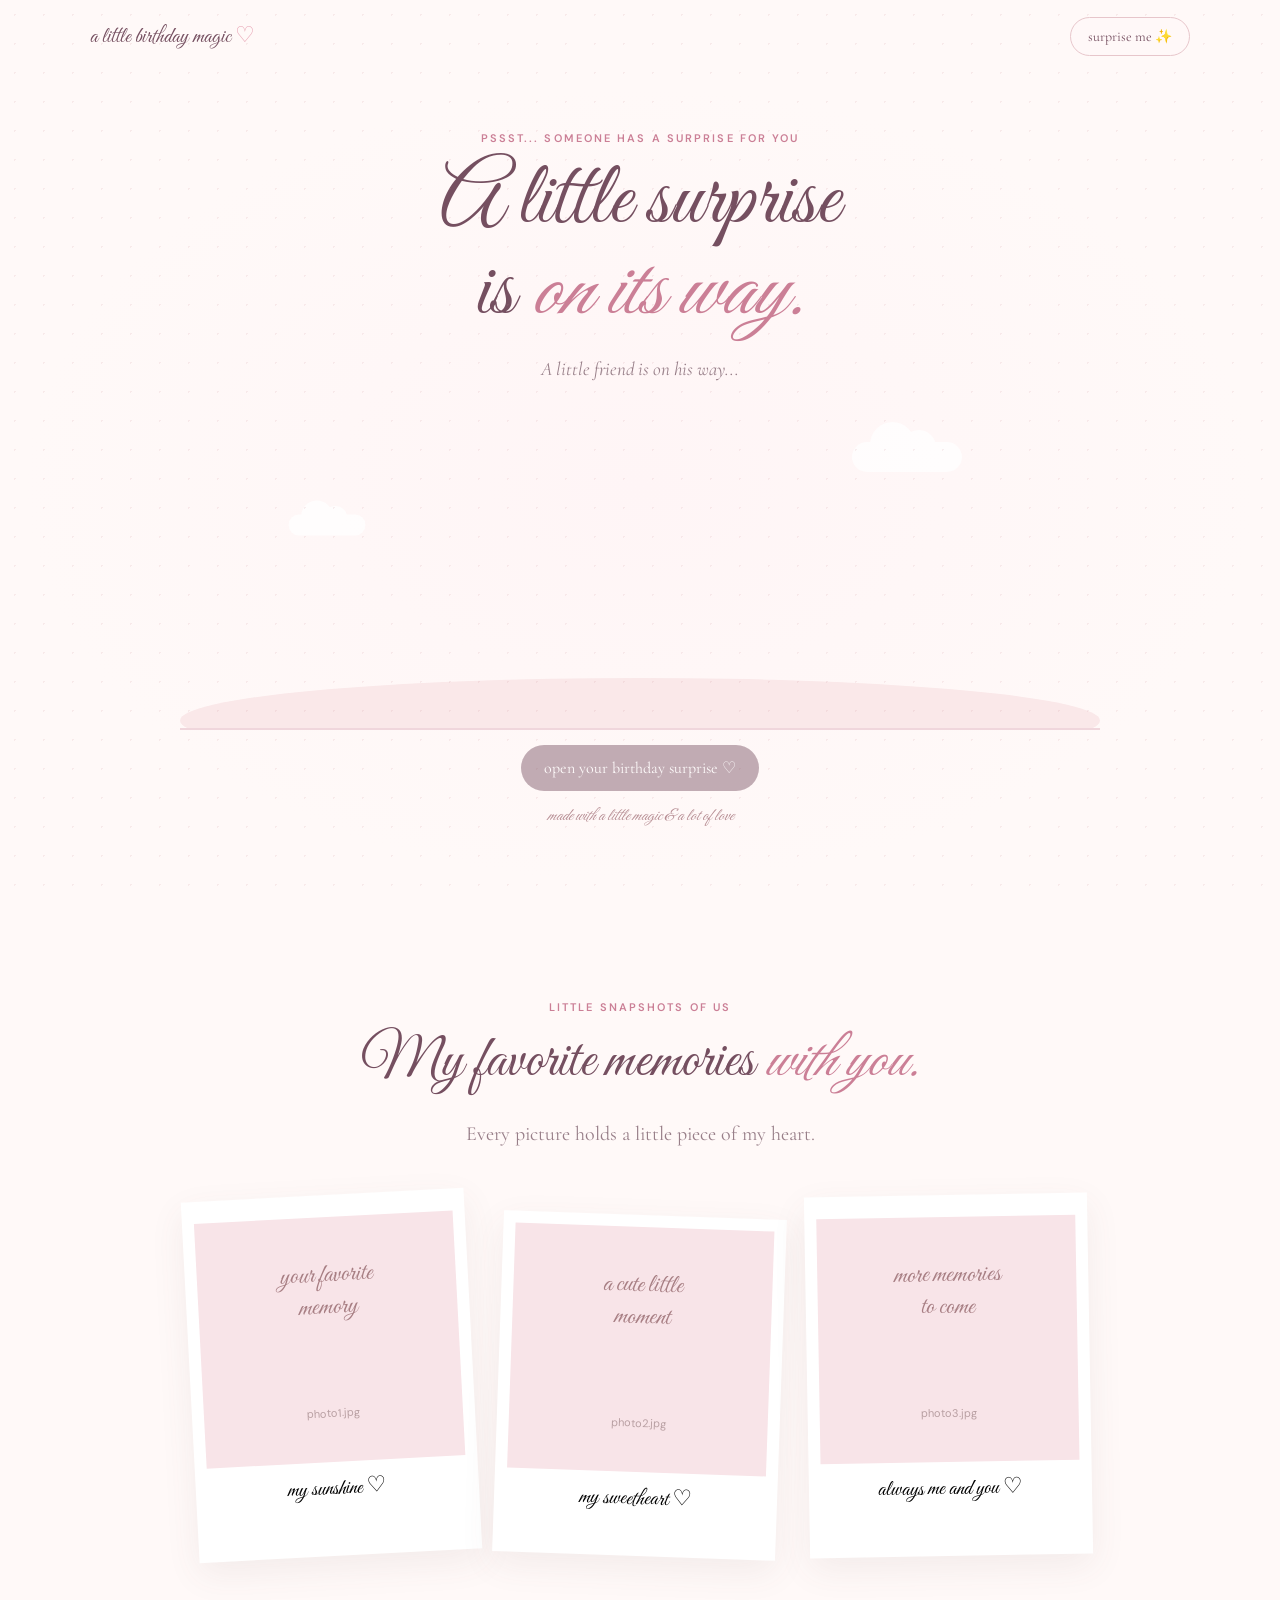
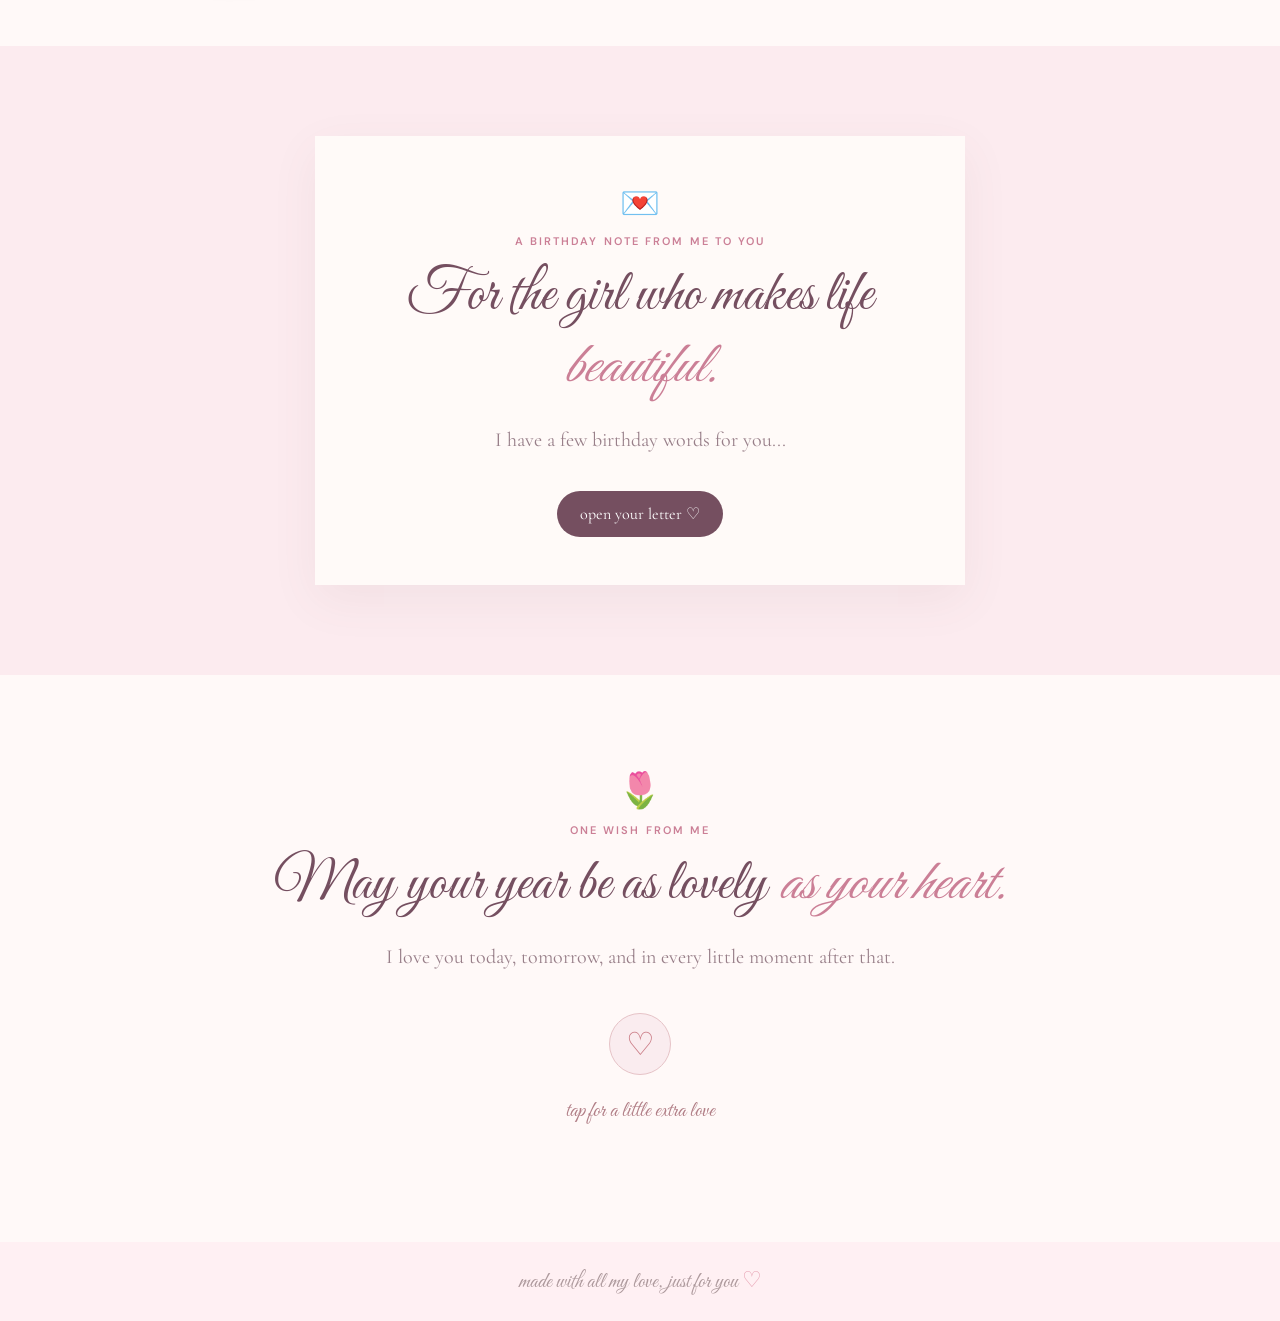
==== index.html @ 1e8f7e08 "Rename bday.html to index.html" ====
<!DOCTYPE html>
<html lang="en">
<head>
<meta charset="UTF-8"><meta name="viewport" content="width=device-width, initial-scale=1, viewport-fit=cover">
<meta name="theme-color" content="#fff1f0">
<title>Happy Birthday, Pretty Girl! 🌷</title>
<link rel="preconnect" href="https://fonts.googleapis.com">
<link rel="preconnect" href="https://fonts.gstatic.com" crossorigin>
<link href="https://fonts.googleapis.com/css2?family=DM+Sans:wght@400;500;600;700&family=Great+Vibes&family=Cormorant+Garamond:ital,wght@0,400;0,500;0,600;1,500&display=swap" rel="stylesheet">
<link rel="stylesheet" href="styles.css">
</head>
<body>
<div class="sparkle-bg" aria-hidden="true"></div>
<header><a class="logo" href="#home">a little birthday magic <span>♡</span></a><button id="surprise" class="outline-btn">surprise me ✨</button></header>

<main>
<section class="intro-scene" id="home" aria-label="A little birthday surprise">
 <div class="scene-copy"><p class="eyebrow">pssst... someone has a surprise for you</p><h1>A little surprise<br>is <em>on its way.</em></h1><p class="scene-hint" id="sceneHint" aria-live="polite">Someone is coming...</p></div>
 <div class="stage"><div class="cloud cloud-one"></div><div class="cloud cloud-two"></div><div class="path"></div>
  <div class="boy" id="boy" aria-label="A little boy walking in">
   <svg class="boy-art" viewBox="0 0 150 260" role="img" aria-label="A little boy in a soft, hand-painted storybook anime style">
    <defs>
     <linearGradient id="skin" x1="0" y1="0" x2="1" y2="1"><stop stop-color="#ffe6d1"/><stop offset=".62" stop-color="#f2c5a6"/><stop offset="1" stop-color="#d99e83"/></linearGradient>
     <linearGradient id="hair" x1="0" y1="0" x2="1" y2="1"><stop stop-color="#72504a"/><stop offset=".55" stop-color="#49343a"/><stop offset="1" stop-color="#30272f"/></linearGradient>
     <linearGradient id="shirt" x1="0" y1="0" x2="1" y2="0"><stop stop-color="#7f9a83"/><stop offset=".48" stop-color="#c2d0b5"/><stop offset="1" stop-color="#718b78"/></linearGradient>
     <linearGradient id="shorts" x1="0" y1="0" x2="1" y2="0"><stop stop-color="#5c596d"/><stop offset=".5" stop-color="#858095"/><stop offset="1" stop-color="#514e64"/></linearGradient>
     <linearGradient id="shoe" x1="0" y1="0" x2="0" y2="1"><stop stop-color="#fff8ee"/><stop offset="1" stop-color="#dfc6bc"/></linearGradient>
     <filter id="softShadow" x="-30%" y="-30%" width="160%" height="170%"><feGaussianBlur stdDeviation="2.4"/></filter>
    </defs>
    <ellipse cx="76" cy="249" rx="36" ry="5" fill="#76535b" opacity=".16" filter="url(#softShadow)"/>
    <g class="boy-legs">
     <g class="boy-leg leg-back"><path d="M57 174 Q66 178 75 174 L72 216 Q70 229 62 232 L53 225 L54 199Z" fill="url(#shorts)"/><path d="M55 222 Q64 225 72 222 L73 237 Q67 244 51 240 L47 234Z" fill="url(#skin)"/><path d="M48 235 Q61 231 75 238 Q82 244 76 250 Q59 255 44 247 Q40 241 48 235Z" fill="url(#shoe)" stroke="#c9aaa2" stroke-width="1.2"/><path d="M49 242 Q62 245 75 242" fill="none" stroke="#c79ca0" stroke-width="1.4"/>
     </g>
     <g class="boy-leg leg-front"><path d="M76 174 Q86 175 94 171 L101 212 Q105 225 96 231 L84 226 L78 199Z" fill="url(#shorts)"/><path d="M84 222 Q94 225 101 220 L107 236 Q103 245 87 243 L80 235Z" fill="url(#skin)"/><path d="M84 237 Q98 232 110 240 Q116 246 108 251 Q92 255 79 247 Q77 241 84 237Z" fill="url(#shoe)" stroke="#c9aaa2" stroke-width="1.2"/><path d="M85 244 Q98 247 110 244" fill="none" stroke="#c79ca0" stroke-width="1.4"/>
     </g>
    </g>
    <g class="boy-torso">
     <path d="M49 111 Q75 101 101 112 L108 178 Q77 190 43 178Z" fill="url(#shorts)"/>
     <path d="M48 91 Q75 79 102 92 Q111 111 107 158 Q77 169 43 158 Q39 119 48 91Z" fill="url(#shirt)" stroke="#718b78" stroke-width="1.5"/>
     <path d="M61 91 L75 108 L89 91 L84 119 L67 119Z" fill="#fff3e8"/><path d="M75 117 L75 158" stroke="#6e8a75" stroke-width="1.4" opacity=".6"/>
     <circle cx="75" cy="132" r="2" fill="#f7e8d9"/><circle cx="75" cy="145" r="2" fill="#f7e8d9"/>
     <path d="M47 157 Q75 165 104 157" stroke="#d9dfcb" stroke-width="2" fill="none" opacity=".65"/>
    </g>
    <g class="boy-arm arm-left"><path d="M49 100 Q38 106 34 125 L26 151 Q25 159 33 160 L43 142 L60 116Z" fill="url(#skin)"/><path d="M27 151 Q20 158 27 166 Q35 169 38 159Z" fill="url(#skin)"/><path d="M33 160 Q35 163 34 166" stroke="#c88f7b" fill="none" stroke-width="1"/></g>
    <g class="boy-arm arm-right"><path d="M101 100 Q113 106 117 125 L125 151 Q126 159 118 160 L108 142 L90 116Z" fill="url(#skin)"/><path d="M124 151 Q131 158 124 166 Q116 169 113 159Z" fill="url(#skin)"/><path d="M118 160 Q116 163 117 166" stroke="#c88f7b" fill="none" stroke-width="1"/></g>
    <g class="boy-head">
     <path d="M48 42 Q49 16 76 15 Q105 15 105 48 L101 81 Q94 103 76 104 Q54 101 47 80Z" fill="url(#skin)" stroke="#d49d83" stroke-width="1.3"/>
     <path d="M45 54 Q33 25 57 12 Q78 -1 101 13 Q119 25 109 55 Q103 44 95 35 Q83 45 67 42 Q55 40 45 54Z" fill="url(#hair)"/>
     <path d="M44 45 Q42 23 60 12 Q70 7 80 12 Q64 15 61 31 Q54 38 44 45Z" fill="#8a655b" opacity=".8"/>
     <path d="M61 20 Q72 8 87 17 Q94 22 96 33 Q83 28 74 37 Q63 43 51 40 Q53 28 61 20Z" fill="#594047"/>
     <path d="M47 49 Q37 38 42 28 Q31 43 40 58Z" fill="#49343a"/><path d="M104 45 Q116 34 110 24 Q122 42 111 59Z" fill="#49343a"/>
     <path d="M55 59 Q62 54 68 59" stroke="#513b3c" stroke-width="2.4" stroke-linecap="round" fill="none"/><path d="M84 59 Q91 54 97 59" stroke="#513b3c" stroke-width="2.4" stroke-linecap="round" fill="none"/>
     <ellipse cx="63" cy="65" rx="3.3" ry="5.1" fill="#44353a"/><ellipse cx="90" cy="65" rx="3.3" ry="5.1" fill="#44353a"/><circle cx="64" cy="63" r="1.2" fill="#fff"/><circle cx="91" cy="63" r="1.2" fill="#fff"/>
     <ellipse cx="53" cy="76" rx="7" ry="4" fill="#e99b9b" opacity=".45"/><ellipse cx="100" cy="76" rx="7" ry="4" fill="#e99b9b" opacity=".45"/>
     <path d="M73 77 Q77 81 80 77" stroke="#c98c7c" stroke-width="1.5" fill="none" stroke-linecap="round"/><path d="M69 87 Q77 94 85 87" stroke="#a85e68" stroke-width="2" fill="none" stroke-linecap="round"/>
     <path d="M50 35 Q55 18 72 15" stroke="#b18a79" stroke-width="2" opacity=".35" fill="none"/>
    </g>
   </svg></div>
  <div class="speech" id="speech" aria-live="polite">Wait... I just remembered something! 💭</div>
  <div class="balloon-set" id="balloons"><div class="love-balloon b1"><span>Happy</span></div><div class="love-balloon b2"><span>Birthday</span></div><div class="love-balloon b3"><span>My</span></div><div class="love-balloon b4"><span>Love</span></div><div class="balloon-string"></div></div>
 </div><div class="scene-actions"><button id="continueBtn" class="button" disabled>open your birthday surprise ♡</button><p class="tiny-note">made with a little magic & a lot of love</p></div>
</section>
<section class="birthday section" id="birthday">
  <p class="eyebrow">make a wish, birthday girl</p>
  <h2>A tiny cake for <em>my favorite person.</em></h2>
  <p class="sub">Tap the candle to blow it out and make a wish! 🎂</p>
  <div class="cake-area">
    <div class="flame" id="flame"></div>
    <button class="candle" id="blow" aria-label="Blow out the candle"><span></span></button>
    <div class="cake-top"></div><div class="cake"><div class="icing"></div><div class="sprinkles">✦　·　✧　·　✦</div></div>
    <div class="cake-plate"></div>
  </div>
  <p id="wish" class="wish">Make a wish, then tap the candle ♡</p><p class="cake-note">I wish I could give you a real cake and a thousand tulips.</p>
</section>

<section class="section memories" id="memories">
  <p class="eyebrow">little snapshots of us</p><h2>My favorite memories <em>with you.</em></h2>
  <p class="sub">Every picture holds a little piece of my heart.</p>
  <div class="photos">
    <button class="photo"><img src="photos/Messenger_creation_5BFA29CC-05BC-4868-A96C-93FF98F4C7AF.jpeg" alt="Our memory one" onerror="this.style.display='none';this.nextElementSibling.style.display='grid'"><span class="placeholder">your favorite<br>memory<small>photo1.jpg</small></span><b>my sunshine ♡</b></button>
    <button class="photo"><img src="photos/Messenger_creation_DC1D1B0E-7622-4C80-9A41-15BD1516081C.jpeg" alt="Our memory two" onerror="this.style.display='none';this.nextElementSibling.style.display='grid'"><span class="placeholder">a cute little<br>moment<small>photo2.jpg</small></span><b>my sweetheart ♡</b></button>
    <button class="photo"><img src="photos/Messenger_creation_B42B1642-7395-40F8-9780-0FD721FDDE90.jpeg" alt="Our memory three" onerror="this.style.display='none';this.nextElementSibling.style.display='grid'"><span class="placeholder">more memories<br>to come<small>photo3.jpg</small></span><b>always me and you ♡</b></button>
  </div>
  
</section>

<section class="letter-section section" id="letter-section">
  <div class="letter-card">
    <div class="seal">💌</div><p class="eyebrow">a birthday note from me to you</p>
    <h2>For the girl who makes life <em>beautiful.</em></h2>
    <p class="sub">I have a few birthday words for you...</p>
    <button class="button" id="openLetter">open your letter ♡</button>
    <article id="letter" class="letter" aria-hidden="true">
      <p>My sweetest girl,</p>
      <p>Happy Birthday, my love! I hope today brings you as much happiness as you bring into my life. You deserve the softest mornings, the biggest laughs, beautiful surprises, and every little thing your heart wishes for.</p>
      <p>Thank you for being you—for being the reason of my smile, for being "RASMI OF MY LIFE AND SHINE ON ME " ,for being the part of my memory and for making even ordinary days feel special. I am so lucky to have you in my life, and I hope I get to celebrate countless birthdays by your side.</p>
      <p>Keep shining, keep smiling, and never forget how incredibly loved you are. If I could give you the whole world, I would—but for now, here's a tiny webpage full of my love. ♡</p>
      <p class="sign">Forever your love,<br><em> Kalu ♡</em></p>
    </article>
  </div>
</section>

<section class="final section">
  <div class="flower-icon">🌷</div><p class="eyebrow">one wish from me</p>
  <h2>May your year be as lovely <em>as your heart.</em></h2>
  <p class="sub">I love you today, tomorrow, and in every little moment after that.</p>
  <button id="heart" class="heart">♡</button><p id="heartText" class="heart-text">tap for a little extra love</p>
</section>
</main>
<footer>made with all my love, just for you <span>♡</span></footer>
<div id="toast" class="toast"></div>
<script src="script.js"></script>
</body></html>
---- styles.css ----
*{box-sizing:border-box}:root{--cream:#fff9f8;--blush:#fff0f3;--pink:#e6a0b1;--rose:#cb7f96;--deep:#754f60;--muted:#987f89}html{scroll-behavior:smooth}body{margin:0;background:var(--cream);color:var(--deep);font-family:'Cormorant Garamond',serif}.sparkle-bg{position:fixed;inset:0;pointer-events:none;opacity:.12;z-index:5;background-image:radial-gradient(#c9828e 1px,transparent 1px);background-size:29px 29px}header{height:72px;padding:0 7vw;display:flex;align-items:center;justify-content:space-between;position:relative;z-index:6}.logo{font:22px 'Great Vibes',cursive;color:var(--deep);text-decoration:none}.logo span,footer span{color:var(--pink)}button{font-family:inherit}.outline-btn{border:1px solid #e7c6cb;background:#fff8f8;border-radius:30px;padding:10px 17px;color:var(--deep);cursor:pointer;font:14px 'Cormorant Garamond',serif}
.intro-scene{min-height:650px;padding:48px 7vw 55px;text-align:center;position:relative;overflow:hidden;background:radial-gradient(ellipse at 50% 50%,#fff5f6 0,#fff9f8 68%)}.eyebrow{font:11px 'DM Sans',sans-serif;text-transform:uppercase;letter-spacing:2.1px;font-weight:600;color:var(--rose)}h1,h2{font-family:'Great Vibes',cursive;font-weight:400}h1{font-size:clamp(58px,7vw,88px);line-height:1.03;margin:12px 0;color:var(--deep)}h1 em,h2 em{color:var(--rose);font-weight:400}.scene-hint{font:italic 19px 'Cormorant Garamond',serif;color:var(--muted);min-height:24px}.stage{height:330px;max-width:920px;margin:0 auto;position:relative;border-bottom:2px solid #f0d6dc;overflow:hidden}.path{position:absolute;bottom:-35px;left:0;right:0;height:85px;border-radius:50%;background:#fae8e9}.cloud{position:absolute;width:110px;height:30px;background:#fff;border-radius:30px;opacity:.75}.cloud:before,.cloud:after{content:'';position:absolute;background:#fff;border-radius:50%}.cloud:before{width:45px;height:45px;left:18px;top:-20px}.cloud:after{width:34px;height:34px;left:50px;top:-12px}.cloud-one{top:42px;right:15%}.cloud-two{top:110px;left:10%;transform:scale(.7)}
.boy{position:absolute;z-index:3;bottom:33px;left:-130px;width:90px;height:190px;animation:walkIn 4.2s cubic-bezier(.2,.65,.25,1) 1s forwards}@keyframes walkIn{0%{left:-130px}55%{left:42%;transform:rotate(2deg)}68%{left:42%;transform:rotate(-4deg)}78%{left:42%;transform:rotate(3deg)}100%{left:42%;transform:rotate(0)}}.head{position:absolute;z-index:4;top:0;left:19px;width:57px;height:60px;border-radius:46% 48% 45% 45%;background:#f2c6a8;border:1px solid #dcae99}.hair{position:absolute;top:-7px;left:0;width:58px;height:30px;background:#59434a;border-radius:55% 55% 25% 20%;transform:rotate(-4deg)}.hair:after{content:'';position:absolute;right:4px;top:12px;width:18px;height:20px;background:#59434a;border-radius:50%}.eye{position:absolute;top:30px;width:4px;height:6px;background:#513c42;border-radius:50%}.eye-left{left:17px}.eye-right{right:16px}.cheek{position:absolute;top:38px;width:10px;height:6px;border-radius:50%;background:#e99da5}.cheek-left{left:7px}.cheek-right{right:7px}.smile{position:absolute;left:24px;top:40px;width:10px;height:5px;border-bottom:1.5px solid #985f69;border-radius:0 0 10px 10px}.body{position:absolute;top:57px;left:17px;width:61px;height:76px;background:#a9b8a4;border-radius:17px 17px 10px 10px;border:1px solid #91a18d}.collar{position:absolute;left:22px;top:0;width:17px;height:14px;background:#fff0e8;clip-path:polygon(0 0,100% 0,50% 100%)}.arm{position:absolute;top:67px;width:15px;height:57px;background:#f0c1a6;border-radius:12px;transform-origin:top center}.arm-left{left:8px;transform:rotate(18deg);animation:arms .45s infinite alternate}.arm-right{right:0;transform:rotate(-20deg);animation:arms .45s infinite alternate-reverse}.leg{position:absolute;top:125px;width:17px;height:55px;background:#6d6579;border-radius:8px;transform-origin:top center}.leg:after{content:'';position:absolute;bottom:-3px;left:-4px;width:25px;height:11px;background:#f4d6d2;border-radius:12px}.leg-left{left:27px;animation:legs .4s infinite alternate}.leg-right{left:49px;animation:legs .4s infinite alternate-reverse}@keyframes legs{to{transform:rotate(23deg)}}@keyframes arms{to{transform:rotate(-25deg)}}
.speech{position:absolute;z-index:4;left:54%;top:55px;max-width:260px;padding:15px 21px;background:white;border:1px solid #f0d1d9;border-radius:22px 22px 22px 4px;box-shadow:0 8px 22px #956a7612;font:italic 21px 'Cormorant Garamond',serif;opacity:0;transform:translateY(12px) scale(.9);transition:.7s}.speech.show{opacity:1;transform:translateY(0) scale(1)}.speech:after{content:'';position:absolute;left:20px;bottom:-10px;border-width:10px 10px 0 0;border-style:solid;border-color:white transparent transparent transparent}.balloon-set{position:absolute;z-index:5;right:4%;top:75px;width:340px;height:220px;opacity:0;transform:translateY(25px) scale(.8);transition:1s}.balloon-set.show{opacity:1;transform:translateY(0) scale(1)}.love-balloon{position:absolute;width:85px;height:100px;border-radius:48% 48% 45% 45%;display:grid;place-items:center;color:#fff;font:19px 'Great Vibes',cursive;box-shadow:inset -9px -8px 0 #0000000b,inset 8px 7px 0 #ffffff55;animation:bob 2.8s ease-in-out infinite}.love-balloon:after{content:'';position:absolute;bottom:-8px;left:38px;border-left:6px solid transparent;border-right:6px solid transparent;border-top:10px solid currentColor;filter:brightness(.92)}.love-balloon span{position:relative;z-index:1;text-shadow:0 1px 2px #754f6033}.b1{left:8px;top:48px;background:#e99eae;transform:rotate(-8deg)}.b2{left:95px;top:0;background:#d889a0;animation-delay:.3s}.b3{left:183px;top:48px;background:#f0b8c5;animation-delay:.6s}.b4{left:270px;top:0;background:#cf829b;animation-delay:.9s}.balloon-string{position:absolute;top:100px;left:30px;width:280px;height:120px;border-bottom:1px solid #d7a6b1;border-radius:0 0 50% 50%;pointer-events:none}@keyframes bob{50%{margin-top:-9px}}.scene-actions{position:relative;z-index:5}.button{display:inline-block;margin-top:15px;padding:13px 23px;border:0;border-radius:30px;background:var(--deep);color:white;text-decoration:none;font:16px 'Cormorant Garamond',serif;cursor:pointer;transition:.2s}.button:hover{transform:translateY(-3px);background:#936d7b}.button:disabled{opacity:.45;cursor:wait;transform:none}.tiny-note{font:italic 17px 'Great Vibes',cursive;color:#b58b91;margin-top:15px}
.birthday{background:#fff0f3;display:none;animation:rise .8s ease}.birthday.revealed{display:block}@keyframes rise{from{opacity:0;transform:translateY(22px)}to{opacity:1;transform:none}}.section{text-align:center;padding:90px 8vw}.section h2{font-size:clamp(42px,5vw,58px);margin:12px 0}.sub{font:20px 'Cormorant Garamond',serif;color:var(--muted);line-height:1.6}.cake-area{position:relative;width:230px;height:210px;margin:35px auto 5px}.cake-plate{position:absolute;bottom:14px;left:5px;width:220px;height:22px;border-radius:50%;background:#e8cdd1}.cake{position:absolute;bottom:30px;left:25px;width:180px;height:100px;border-radius:12px 12px 20px 20px;background:#e5a0b0;box-shadow:inset 0 -12px #d5879b}.cake-top{position:absolute;z-index:2;bottom:120px;left:25px;width:180px;height:35px;border-radius:50%;background:#fff0e8;border:5px solid #f1d2d9}.icing{position:absolute;top:0;left:0;width:100%;height:24px;border-radius:12px 12px 50% 50%;background:#fff0e8}.sprinkles{position:absolute;top:43px;width:100%;color:#fff1d9;font-size:13px}.candle{position:absolute;z-index:4;bottom:151px;left:107px;width:16px;height:42px;border:0;background:repeating-linear-gradient(135deg,#fff 0 5px,#e5a0a9 5px 9px);cursor:pointer}.candle span{position:absolute;bottom:0;left:5px;width:6px;height:6px;background:#66505a}.flame{position:absolute;z-index:5;bottom:193px;left:107px;width:17px;height:25px;background:radial-gradient(ellipse at 50% 70%,#fff3a8 0 20%,#ffb34f 45%,#ed7a64 75%);border-radius:50% 50% 50% 0;transform:rotate(-45deg);animation:flicker .7s infinite alternate;filter:drop-shadow(0 0 8px #ffbf75)}.flame.out{display:none}@keyframes flicker{to{transform:rotate(-40deg) scale(.88)}}.wish{font:italic 21px 'Cormorant Garamond',serif;color:#ad7c86;min-height:24px}.cake-note{font:20px 'Great Vibes',cursive;color:#c17f91}
.photos{display:grid;grid-template-columns:repeat(3,1fr);gap:25px;max-width:900px;margin:45px auto 0}.photo{border:0;background:white;padding:12px 12px 43px;box-shadow:0 12px 35px #684b4b14;cursor:pointer;transition:.25s}.photo:nth-child(1){transform:rotate(-3deg)}.photo:nth-child(2){transform:rotate(2deg);margin-top:20px}.photo:nth-child(3){transform:rotate(-1deg)}.photo:hover{transform:translateY(-8px) rotate(0)}.photo img,.placeholder{width:100%;height:245px;object-fit:cover;background:#f8e4e8}.placeholder{display:none;place-items:center;color:#a77e83;font:26px 'Great Vibes',cursive}.placeholder small{font:11px 'DM Sans',sans-serif;color:#b89fa2}.photo b{display:block;margin-top:12px;font:22px 'Great Vibes',cursive;font-weight:400}.tip{font:14px 'Cormorant Garamond',serif;color:#ad999c;margin-top:35px}.letter-section{background:#fcebef}.letter-card{max-width:650px;margin:auto;background:#fffaf8;padding:48px 7vw;box-shadow:0 15px 45px #77545a12}.seal{font-size:32px}.letter-card h2{font-size:clamp(42px,5vw,58px)}.letter{display:none;text-align:left;max-width:540px;margin:30px auto 0;color:#766068;font:20px/1.75 'Cormorant Garamond',serif}.letter.show{display:block;animation:rise .5s}.sign{margin-top:24px}.sign em{font:32px 'Great Vibes',cursive;color:var(--pink)}.final{padding-top:95px;padding-bottom:95px}.flower-icon{font-size:35px}.heart{width:62px;height:62px;margin-top:20px;border-radius:50%;border:1px solid #e6c3c7;background:#faecef;color:#c97983;font-size:32px;cursor:pointer;transition:.2s}.heart:hover{transform:scale(1.12)}.heart-text{font:22px 'Great Vibes',cursive;color:#b17e86}footer{text-align:center;padding:25px;background:#fff0f3;color:#ad999c;font:22px 'Great Vibes',cursive}.toast{position:fixed;z-index:20;bottom:25px;left:50%;transform:translate(-50%,20px);opacity:0;transition:.3s;background:#754f60;color:white;border-radius:30px;padding:14px 22px;font:16px 'Cormorant Garamond',serif;text-align:center;max-width:90vw}.toast.show{opacity:1;transform:translate(-50%,0)}.float{position:fixed;z-index:15;pointer-events:none;animation:up 1.8s forwards;color:#cf8290;font-size:22px}@keyframes up{to{transform:translate(var(--x),-170px) rotate(25deg);opacity:0}}
@media(max-width:760px){header{padding:0 5vw}.intro-scene{padding:42px 5vw 45px;min-height:700px}h1{font-size:62px}.stage{height:390px}.boy{animation:walkInMobile 4.2s cubic-bezier(.2,.65,.25,1) 1s forwards}@keyframes walkInMobile{0%{left:-130px}55%,100%{left:27%}}.speech{left:42%;top:20px;max-width:200px;font-size:18px}.balloon-set{top:185px;right:50%;margin-right:-165px;transform:translateY(20px) scale(.78);transform-origin:top center}.balloon-set.show{transform:translateY(0) scale(.78)}.scene-actions{margin-top:6px}.section{padding:70px 7vw}.photos{grid-template-columns:1fr;max-width:350px;gap:28px}.photo:nth-child(2){margin-top:0}.photo img,.placeholder{height:270px}.letter-card{padding:38px 25px}}@media(prefers-reduced-motion:reduce){*,*::before,*::after{animation-duration:.01ms!important;animation-iteration-count:1!important;scroll-behavior:auto!important}}
/* The original tulip-and-memory landing section remains below the animated greeting. */
.hero{min-height:590px;padding:65px 10vw;display:grid;grid-template-columns:1fr 1fr;gap:30px;align-items:center;background:radial-gradient(ellipse at 75% 45%,#f9e9e7,transparent 60%)}.hero-text{text-align:left}.hero .intro{max-width:420px;font:20px/1.7 'Cormorant Garamond',serif;color:var(--muted)}.hero .handwritten{font:italic 23px 'Great Vibes',cursive;color:#b58b91}.bouquet{height:400px;max-width:430px;width:100%;justify-self:center;position:relative}.halo{position:absolute;width:270px;height:270px;border-radius:50%;background:#f5e5dd;top:45px;left:75px}.stem{position:absolute;z-index:2;width:5px;height:220px;background:#8fa184;bottom:75px;left:210px;border-radius:10px}.st1{transform:rotate(-25deg);left:145px}.st2{transform:rotate(-9deg);left:185px}.st3{transform:rotate(9deg);left:230px}.st4{transform:rotate(25deg);left:265px}.leaf{position:absolute;z-index:3;width:65px;height:26px;background:#9eae91;border-radius:100% 0 100% 0}.lf1{left:104px;bottom:165px;transform:rotate(18deg)}.lf2{left:155px;bottom:140px;transform:rotate(165deg)}.lf3{left:230px;bottom:165px;transform:rotate(15deg)}.lf4{left:265px;bottom:130px;transform:rotate(160deg)}.tulip{position:absolute;z-index:4;width:65px;height:78px;top:50px}.tulip i,.tulip b,.tulip span{position:absolute;display:block;width:29px;height:57px;border-radius:80% 80% 35% 35%;background:#e8a7ad;top:0}.tulip i{left:2px;transform:rotate(-24deg)}.tulip b{left:19px;height:70px;background:#d98191;z-index:2}.tulip span{left:36px;transform:rotate(24deg);background:#efb8b9}.t1{left:105px;transform:rotate(-22deg) scale(.88)}.t2{left:155px;top:20px;transform:rotate(-8deg)}.t3{left:220px;top:22px;transform:rotate(10deg)}.t4{left:270px;top:55px;transform:rotate(24deg) scale(.85)}.wrap{position:absolute;z-index:5;bottom:18px;left:120px;width:190px;height:155px;background:linear-gradient(100deg,#d7c2b4,#f0dfd1,#d4bcae);clip-path:polygon(8% 0,92% 0,100% 100%,0 100%);border-radius:15px}.ribbon{position:absolute;z-index:6;bottom:70px;left:190px;background:#c98591;color:white;border-radius:50%;width:45px;height:35px;text-align:center;padding-top:8px}.deco{position:absolute;color:#c98a95;font-size:27px}.d1{right:25px;top:60px}.d2{left:30px;top:155px}.d3{right:45px;bottom:110px;font-size:38px}.hero .button{font:16px 'Cormorant Garamond',serif}.hero .button span{color:#f4cbd0}.scroll{display:none}
.speech{left:39%;top:22px}.balloon-set{right:1%;top:145px}.boy.stopped .leg,.boy.stopped .arm{animation-play-state:paused}
@media(max-width:760px){.hero{grid-template-columns:1fr;text-align:center;padding:55px 8vw}.hero-text{text-align:center}.hero .intro{margin:0 auto}.bouquet{height:350px;transform:scale(.85);transform-origin:top center;margin-bottom:-40px}.speech{left:39%;top:20px}.balloon-set{top:185px;right:50%;margin-right:-165px;transform:translateY(20px) scale(.78);transform-origin:top center}.balloon-set.show{transform:translateY(0) scale(.78)}}

/* A softer, more lifelike little walking character */
.boy{width:96px;height:194px;filter:drop-shadow(0 5px 3px #8b68701c)}
.boy:after{content:'';position:absolute;z-index:-1;left:12px;bottom:-5px;width:76px;height:13px;border-radius:50%;background:#b77f8b30;filter:blur(4px);animation:boyShadow .42s ease-in-out infinite alternate}
.head{left:20px;width:59px;height:62px;border-radius:48% 48% 46% 46%;background:linear-gradient(115deg,#ffddc4 0%,#f2c6a8 62%,#e7b393 100%);box-shadow:inset -5px -3px 0 #dca98c35}
.head:before,.head:after{content:'';position:absolute;top:25px;width:10px;height:16px;border-radius:50%;background:#efc0a3;border:1px solid #dfa98f}
.head:before{left:-6px}.head:after{right:-6px}
.hair{top:-8px;left:-2px;width:62px;height:32px;background:linear-gradient(145deg,#72535a,#49353e 72%);border-radius:55% 52% 25% 20%;box-shadow:inset 5px 3px 0 #9a7071}.hair:before{content:'';position:absolute;left:9px;top:-3px;width:17px;height:17px;border-radius:80% 20% 70% 20%;background:#59414a;transform:rotate(20deg)}
.eye{top:31px;width:4px;height:7px;box-shadow:0 1px 0 #fff8}.eye-left{left:17px}.eye-right{right:16px}
.head .smile{top:43px;width:12px;height:6px;left:23px;border-bottom-width:2px}
.body{top:59px;left:17px;width:64px;height:77px;border-radius:19px 19px 12px 12px;background:linear-gradient(100deg,#8fa58f,#b8c6ae 48%,#8fa58f);border-color:#849783;box-shadow:inset 5px 0 0 #ffffff24,inset -5px 0 0 #526b5220}
.body:after{content:'';position:absolute;left:30px;top:17px;height:50px;border-left:1px solid #718b762d}
.collar{display:block}
.arm{top:68px;width:15px;height:59px;border-radius:11px;background:linear-gradient(90deg,#dfaa91,#f6cbb0 48%,#dfa98e);box-shadow:inset -2px 0 0 #c48e7d45}
.arm-left{left:8px;animation:armSwingLeft .72s ease-in-out infinite}.arm-right{right:-1px;animation:armSwingRight .72s ease-in-out infinite}
.leg{top:129px;width:19px;height:53px;border-radius:5px 5px 9px 9px;background:linear-gradient(90deg,#5b536b,#81758c 55%,#5d566f);box-shadow:inset 3px 0 0 #ffffff18}
.leg:after{left:-5px;bottom:-4px;width:28px;height:12px;border-radius:12px 13px 7px 7px;background:linear-gradient(180deg,#fff1e9,#e9c9c6);box-shadow:0 2px 0 #bd9697}
.leg-left{left:27px;animation:legWalkLeft .72s ease-in-out infinite}.leg-right{left:49px;animation:legWalkRight .72s ease-in-out infinite}
@keyframes legWalkLeft{0%,100%{transform:rotate(25deg)}50%{transform:rotate(-23deg)}}
@keyframes legWalkRight{0%,100%{transform:rotate(-23deg)}50%{transform:rotate(25deg)}}
@keyframes armSwingLeft{0%,100%{transform:rotate(-24deg)}50%{transform:rotate(25deg)}}
@keyframes armSwingRight{0%,100%{transform:rotate(25deg)}50%{transform:rotate(-24deg)}}
@keyframes boyShadow{to{transform:scaleX(.78);opacity:.65}}
.boy.stopped:after{animation:none;transform:scaleX(.9)}
.boy.stopped .head{animation:idleBreath 2.2s ease-in-out infinite}
@keyframes idleBreath{50%{transform:translateY(-1.5px)}}
@media(max-width:760px){.boy{height:194px}}

/* Center-stage greeting, a full exit walk, and a pop-in cake reveal */
.stage{overflow:hidden}
.boy{left:-145px;width:112px;height:220px;bottom:28px;animation:walkInReal 4.8s cubic-bezier(.22,.72,.24,1) 0.8s forwards;filter:drop-shadow(0 7px 5px #74515a24)}
.boy-art{width:100%;height:100%;overflow:visible;animation:bodyBob .52s ease-in-out infinite alternate;transform-origin:50% 80%}
.boy-arm{transform-box:fill-box;transform-origin:50% 8%}.arm-a{animation:armA .62s ease-in-out infinite alternate}.arm-b{animation:armB .62s ease-in-out infinite alternate}
@keyframes bodyBob{from{transform:translateY(0) rotate(-1deg)}to{transform:translateY(-3px) rotate(1deg)}}
@keyframes armA{to{transform:rotate(24deg)}}@keyframes armB{to{transform:rotate(-24deg)}}
@keyframes walkInReal{0%{left:-145px;transform:translateY(0)}18%{transform:translateY(-3px)}42%{left:calc(50% - 190px);transform:translateY(0)}58%{left:calc(50% - 190px);transform:translateY(-2px)}100%{left:calc(50% - 190px);transform:translateY(0)}}
.boy.exit{animation:walkOutReal 2.7s cubic-bezier(.55,.05,.8,.35) forwards!important}
@keyframes walkOutReal{0%{left:calc(50% - 190px);opacity:1}100%{left:calc(100% + 130px);opacity:0}}
.balloon-set{left:50%;right:auto;top:58px;margin-left:-170px;width:340px;transform:translateY(24px) scale(.72);transform-origin:center;}
.balloon-set.show{transform:translateY(0) scale(1);animation:balloonArrival 1.1s cubic-bezier(.2,.9,.25,1) both}
@keyframes balloonArrival{0%{opacity:0;transform:translateY(50px) scale(.45)}65%{opacity:1;transform:translateY(-8px) scale(1.06)}100%{opacity:1;transform:translateY(0) scale(1)}}
.speech{left:50%;top:10px;transform:translate(-50%,12px) scale(.9);white-space:nowrap}.speech.show{transform:translate(-50%,0) scale(1)}
.birthday{animation:none}.birthday.revealed{display:block;animation:cakePop .9s cubic-bezier(.16,1.25,.35,1) both;transform-origin:center center}
@keyframes cakePop{0%{opacity:0;transform:scale(.35)}65%{opacity:1;transform:scale(1.06)}82%{transform:scale(.97)}100%{opacity:1;transform:scale(1)}}
.cake-area{width:300px;height:265px;perspective:700px;filter:drop-shadow(0 18px 15px #80515a20)}
.cake-plate{left:10px;bottom:13px;width:280px;height:25px;background:linear-gradient(180deg,#fff9f5,#e6c8c8 70%,#d7b4b9);box-shadow:0 5px 8px #8d5e6522}
.cake{left:40px;bottom:34px;width:220px;height:112px;border-radius:15px 15px 24px 24px;background:linear-gradient(90deg,#d8879b 0%,#f2b8c5 18%,#e89eaf 50%,#d9859c 100%);box-shadow:inset 0 -13px #c97890,inset 9px 0 12px #fff3;}
.cake:before{content:'';position:absolute;left:0;right:0;top:34px;height:9px;background:repeating-linear-gradient(90deg,#fff0e6 0 13px,#f8d5d7 13px 26px);opacity:.9}
.cake:after{content:'';position:absolute;left:0;right:0;bottom:16px;height:5px;background:#f7dce0;box-shadow:0 3px 0 #bd7188}
.cake-top{left:40px;bottom:127px;width:220px;height:45px;border-radius:50%;background:radial-gradient(ellipse at 50% 35%,#fffdf6 0,#fff0e8 64%,#eacbd0 100%);border:5px solid #f7dce0;box-shadow:inset 0 -5px 0 #e8c1ca}
.icing{height:31px;background:#fff4ed;border-radius:12px 12px 50% 50%;box-shadow:0 4px 0 #edcbd0}
.sprinkles{top:48px;color:#fff8df;font-size:17px;letter-spacing:2px;text-shadow:12px 13px #c77c91,-28px 19px #c77c91,35px -8px #c77c91}
.candle{bottom:166px;left:142px;width:17px;height:48px;border-radius:4px 4px 2px 2px;background:repeating-linear-gradient(135deg,#fff9ef 0 6px,#e58da4 6px 11px);box-shadow:inset -3px 0 #b96e83,0 2px 2px #8e5a6533;transform-origin:bottom;transition:transform .2s}
.candle:hover{transform:rotate(4deg)}.candle span{left:7px;width:2px;height:9px;background:#5b4148}
.flame{bottom:211px;left:140px;width:21px;height:32px;transform-origin:50% 90%;background:radial-gradient(ellipse at 50% 72%,#fffbd0 0 18%,#ffd36a 37%,#ff9d50 68%,#ef6f6c 90%);animation:flameDance .22s ease-in-out infinite alternate;filter:drop-shadow(0 0 9px #ffb85c) drop-shadow(0 0 18px #ffc97888);cursor:pointer}
@keyframes flameDance{0%{transform:rotate(-7deg) scale(.94,.98)}100%{transform:rotate(7deg) scale(1.04,1.08)}}
.candle.out{animation:none}.flame.out{display:none}
@media(max-width:760px){.boy{width:102px;height:200px;bottom:28px;animation-name:walkInMobileReal}.balloon-set{left:50%;right:auto;top:85px;margin-left:-170px;transform:translateY(24px) scale(.78)}.balloon-set.show{transform:translateY(0) scale(.78)}.speech{left:50%;top:10px}.cake-area{transform:scale(.88);transform-origin:top center;margin-bottom:-20px}}
@keyframes walkInMobileReal{0%{left:-130px;transform:translateY(0)}25%{transform:translateY(-3px)}55%,100%{left:calc(50% - 145px);transform:translateY(0)}}
@media(max-width:760px){.boy.exit{animation:walkOutMobileReal 2.7s cubic-bezier(.55,.05,.8,.35) forwards!important}@keyframes walkOutMobileReal{0%{left:calc(50% - 145px);opacity:1}100%{left:calc(100% + 120px);opacity:0}}}

/* Storybook-anime boy: smoother full-body walk across the stage */
.boy{
  --boy-center:calc(50% - 65px);
  left:-160px;bottom:22px;width:130px;height:238px;
  animation:none;opacity:1;filter:drop-shadow(0 8px 7px #72515b30);
}
.boy-art{display:block;width:100%;height:100%;overflow:visible;transform-origin:50% 86%;}
.boy.journey{animation:walkAcrossStage 8.5s linear .5s both;}    /*   */
@keyframes walkAcrossStage{
  0%{left:-160px;transform:rotate(-2deg);opacity:1}
  7%{transform:rotate(1deg)}
  27%{left:var(--boy-center);transform:rotate(0);opacity:1}
  48%{left:var(--boy-center);transform:rotate(0);opacity:1}
  58%{left:calc(50% + 10px);transform:rotate(-1deg);opacity:1}
  70%{left:calc(68% - 10px);transform:rotate(1deg);opacity:1}
  82.4%{left:calc(86% - 10px);transform:rotate(-1deg);opacity:1}
  100%{left:calc(100% + 160px);transform:rotate(0);opacity:0}
}
.boy-art{animation:storybookBounce .52s ease-in-out infinite alternate;}
@keyframes storybookBounce{from{translate:0 0}to{translate:0 -3px}}
.boy-arm{transform-box:fill-box;transform-origin:50% 9%;}
.boy-arm.arm-left{animation:armSwingLeftNew .58s ease-in-out infinite alternate;}
.boy-arm.arm-right{animation:armSwingRightNew .58s ease-in-out infinite alternate;}
.boy-leg{transform-box:fill-box;transform-origin:50% 7%;}
.boy-leg.leg-front{animation:legSwingFrontNew .58s ease-in-out infinite alternate;}
.boy-leg.leg-back{animation:legSwingBackNew .58s ease-in-out infinite alternate;}
@keyframes armSwingLeftNew{from{transform:rotate(22deg)}to{transform:rotate(-27deg)}}
@keyframes armSwingRightNew{from{transform:rotate(-25deg)}to{transform:rotate(23deg)}}
@keyframes legSwingFrontNew{from{transform:rotate(-21deg)}to{transform:rotate(24deg)}}
@keyframes legSwingBackNew{from{transform:rotate(23deg)}to{transform:rotate(-20deg)}}
.boy.waiting .boy-art,.boy.waiting .boy-arm,.boy.waiting .boy-leg{animation-play-state:paused;}
.boy.waiting .boy-art{translate:0 0;}
.speech{left:50%;top:13px;transform:translate(-50%,12px) scale(.92);white-space:normal;text-align:center;max-width:280px;}
.speech.show{transform:translate(-50%,0) scale(1);}
.balloon-set{
  left:50%;right:auto;top:48px;margin-left:-170px;width:340px;height:220px;
  opacity:0;transform:translateY(32px) scale(.55);transform-origin:center center;
}
.balloon-set.show{opacity:1;transform:translateY(0) scale(1);animation:balloonsAfterWalk 1.15s cubic-bezier(.16,1.2,.3,1) both;}
@keyframes balloonsAfterWalk{
  0%{opacity:0;transform:translateY(48px) scale(.38)}
  62%{opacity:1;transform:translateY(-7px) scale(1.07)}
  82%{transform:translateY(2px) scale(.98)}
  100%{opacity:1;transform:translateY(0) scale(1)}
}
@media(max-width:760px){
  .boy{--boy-center:calc(50% - 58px);width:116px;height:218px;bottom:24px;}
  .boy.journey{animation-name:walkAcrossStageMobile;}
  @keyframes walkAcrossStageMobile{
    0%{left:-145px;transform:rotate(-2deg);opacity:1}
    27%{left:var(--boy-center);transform:rotate(0);opacity:1}
    48%{left:var(--boy-center);transform:rotate(0);opacity:1}
    58%{left:62%;transform:rotate(-1deg);opacity:1}
    70%{left:78%;transform:rotate(1deg);opacity:1}
    82.4%{left:91%;transform:rotate(-1deg);opacity:1}
    100%{left:calc(100% + 145px);transform:rotate(0);opacity:0}
  }
  .balloon-set{left:50%;right:auto;top:105px;margin-left:-170px;transform:translateY(32px) scale(.78);}
  .balloon-set.show{transform:translateY(0) scale(.78);}
  .speech{top:10px;max-width:230px;font-size:18px;}
}
@media(prefers-reduced-motion:reduce){
  .boy.journey{animation:none;left:calc(50% - 65px);opacity:0;}
  .boy-art,.boy-arm,.boy-leg{animation:none!important;}
  .balloon-set.show{animation:none;opacity:1;transform:translateY(0) scale(1);}
}

/* Phone-first responsive layout: Samsung Galaxy A15 and Vivo Y31d */
html{width:100%;overflow-x:hidden;-webkit-text-size-adjust:100%;text-size-adjust:100%}
body{width:100%;min-width:0;overflow-x:hidden}
img,svg{max-width:100%}
button,a{-webkit-tap-highlight-color:transparent;touch-action:manipulation}
.intro-scene,.section,.birthday{min-width:0}
@media (max-width:600px){
  header{height:auto;min-height:62px;padding:12px 16px;gap:10px}
  .logo{font-size:19px;line-height:1.1;max-width:58%;}
  .outline-btn{font-size:14px;padding:9px 12px;white-space:nowrap}
  .intro-scene{min-height:0;padding:30px 15px 38px}
  .eyebrow{font-size:10px;letter-spacing:1.55px;line-height:1.5}
  h1{font-size:clamp(46px,13vw,64px);line-height:1.02;margin:9px 0 8px}
  .scene-hint{font-size:17px;min-height:25px;margin:8px 0 12px}
  .stage{width:100%;height:300px;max-width:440px;margin:0 auto;border-bottom-width:2px}
  .cloud-one{right:7%;top:35px;transform:scale(.72)}
  .cloud-two{left:2%;top:92px;transform:scale(.55)}
  .path{height:68px;bottom:-31px}
  .boy{width:106px;height:198px;bottom:19px;--boy-center:calc(50% - 53px)}
  .boy.journey{animation-name:walkAcrossStagePhone}
  @keyframes walkAcrossStagePhone{
    0%{left:-125px;transform:rotate(-2deg);opacity:1}
    27%{left:var(--boy-center);transform:rotate(0);opacity:1}
    48%{left:var(--boy-center);transform:rotate(0);opacity:1}
    58%{left:62%;transform:rotate(-1deg);opacity:1}
    70%{left:78%;transform:rotate(1deg);opacity:1}
    82.4%{left:91%;transform:rotate(-1deg);opacity:1}
    100%{left:calc(100% + 125px);transform:rotate(0);opacity:0}
  }
  .speech{top:8px;left:50%;width:min(230px,calc(100% - 24px));max-width:230px;padding:11px 14px;font-size:17px;line-height:1.25;white-space:normal}
  .balloon-set{left:50%;right:auto;top:88px;width:340px;height:210px;margin-left:0;transform:translateX(-50%) translateY(32px) scale(.82);transform-origin:top center}
  .balloon-set.show{transform:translateX(-50%) translateY(0) scale(.82)}
  .scene-actions{padding:0 4px}
  .button{min-height:46px;padding:12px 19px;font-size:17px}
  .tiny-note{font-size:16px;margin-top:11px}
  .section{padding:58px 17px}
  .section h2{font-size:clamp(39px,10vw,51px);line-height:1.05}
  .sub{font-size:18px;line-height:1.45}
  .birthday.section{padding-top:55px;padding-bottom:54px}
  .cake-area{width:300px;max-width:100%;height:250px;margin:26px auto 0;transform:scale(.86);transform-origin:top center;margin-bottom:-31px}
  .cake-note{font-size:19px;line-height:1.35;padding:0 8px}
  .wish{font-size:19px;line-height:1.35;padding:0 8px}
  .photos{grid-template-columns:1fr;gap:24px;width:min(100%,330px);margin:30px auto 0}
  .photo{width:100%;padding:10px 10px 35px}
  .photo:nth-child(1),.photo:nth-child(2),.photo:nth-child(3){transform:none;margin-top:0}
  .photo img,.placeholder{height:clamp(210px,68vw,270px)}
  .photo b{font-size:23px}
  .tip{font-size:14px;line-height:1.45;padding:0 6px;margin-top:25px}
  .letter-section{padding-left:13px;padding-right:13px}
  .letter-card{width:100%;padding:34px 20px}
  .letter-card h2{font-size:clamp(38px,10vw,49px);line-height:1.08}
  .letter{font-size:18px;line-height:1.65;margin-top:22px}
  .sign em{font-size:29px}
  .final{padding-top:65px;padding-bottom:65px}
  footer{font-size:20px;padding:20px 12px}
  .toast{width:calc(100% - 30px);max-width:390px;text-align:center;bottom:14px}
}
@media (max-width:360px){
  header{padding-left:12px;padding-right:12px}
  .logo{font-size:17px}
  .outline-btn{font-size:13px;padding:8px 10px}
  .intro-scene{padding-left:11px;padding-right:11px}
  .stage{height:282px}
  .boy{width:98px;height:184px;bottom:18px;--boy-center:calc(50% - 49px)}
  .balloon-set{top:82px;transform:translateX(-50%) translateY(32px) scale(.73)}
  .balloon-set.show{transform:translateX(-50%) translateY(0) scale(.73)}
  .speech{font-size:16px}
  .cake-area{transform:scale(.78);margin-bottom:-49px}
  .letter-card{padding-left:16px;padding-right:16px}
}
@media (max-width:600px) and (orientation:landscape){
  .intro-scene{padding-top:20px}
  .stage{height:245px;max-width:560px}
  .boy{height:180px;width:96px;bottom:15px}
  .balloon-set{top:58px;transform:translateX(-50%) translateY(32px) scale(.72)}
  .balloon-set.show{transform:translateX(-50%) translateY(0) scale(.72)}
  .section{padding-top:42px;padding-bottom:42px}
}
@media(prefers-reduced-motion:reduce){
  .balloon-set.show{animation:none;opacity:1}
  .boy.journey{animation:none;left:calc(50% - 53px);opacity:1}
}
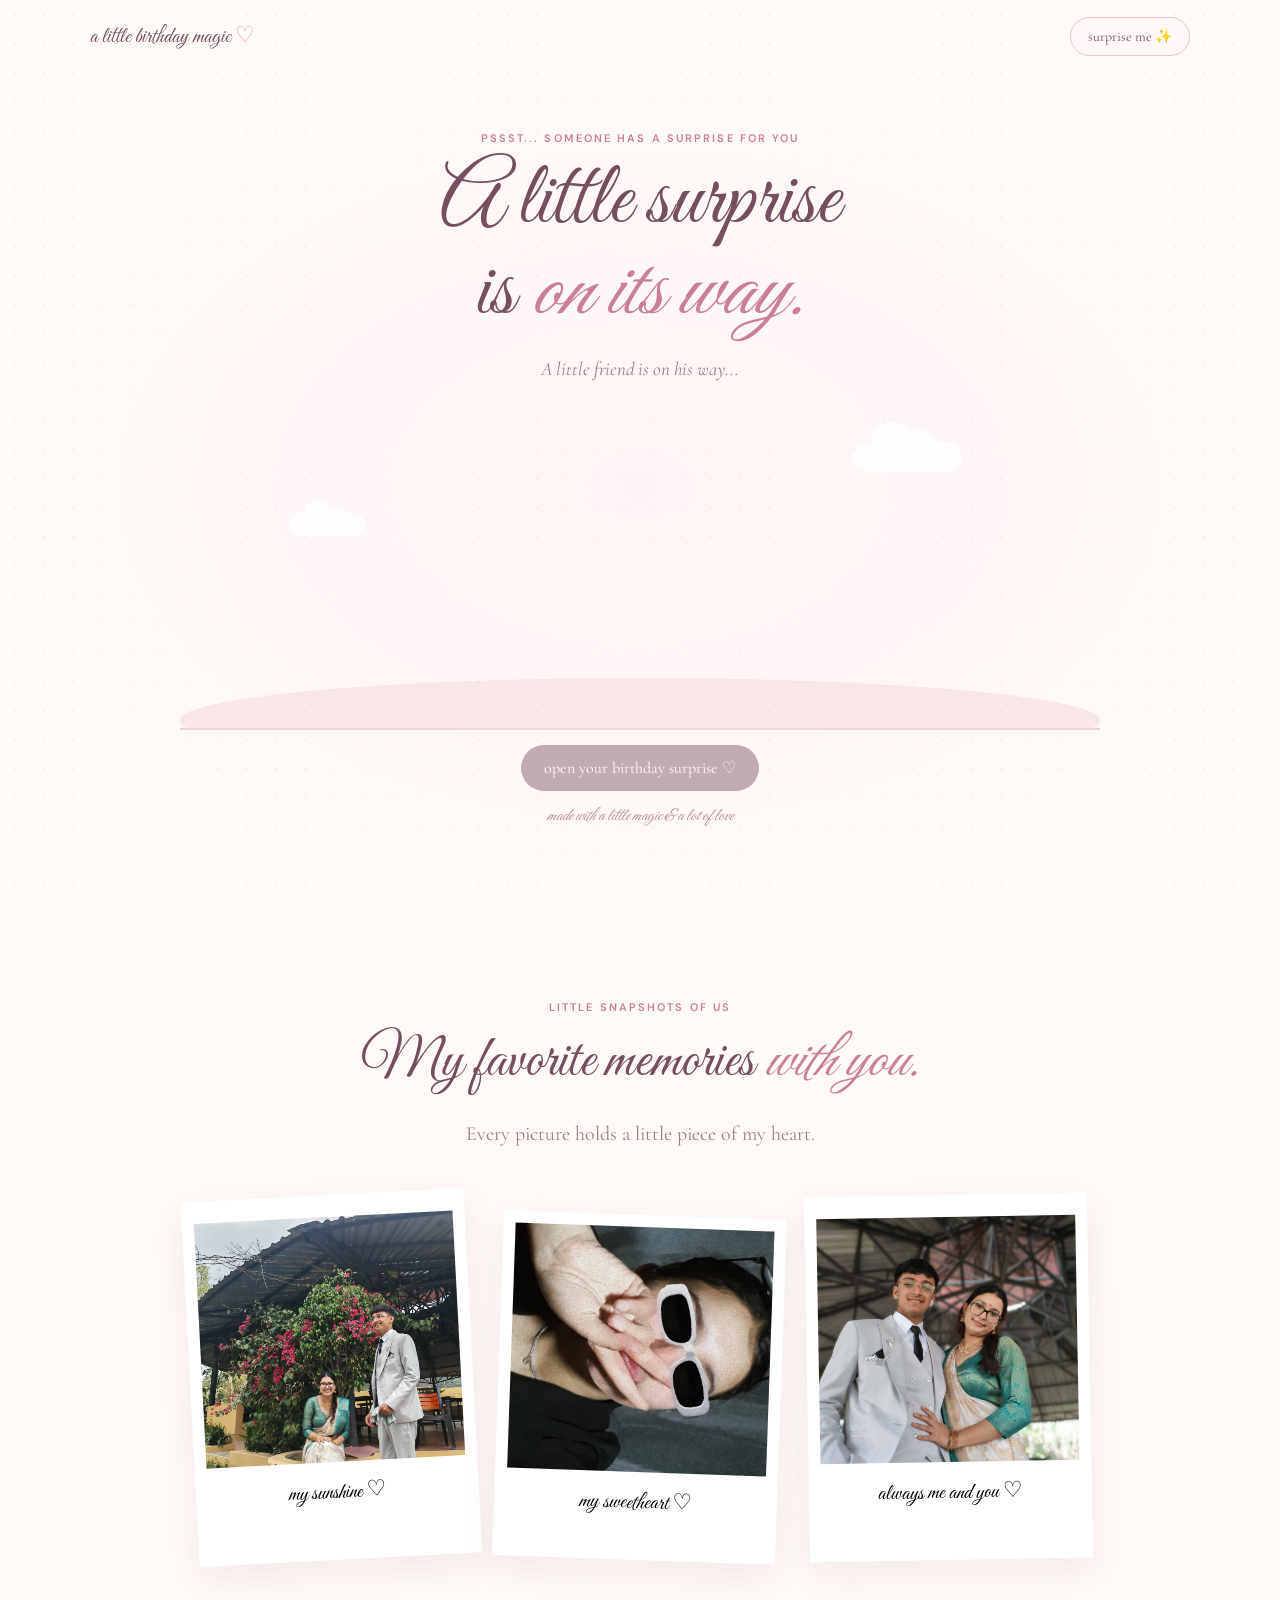
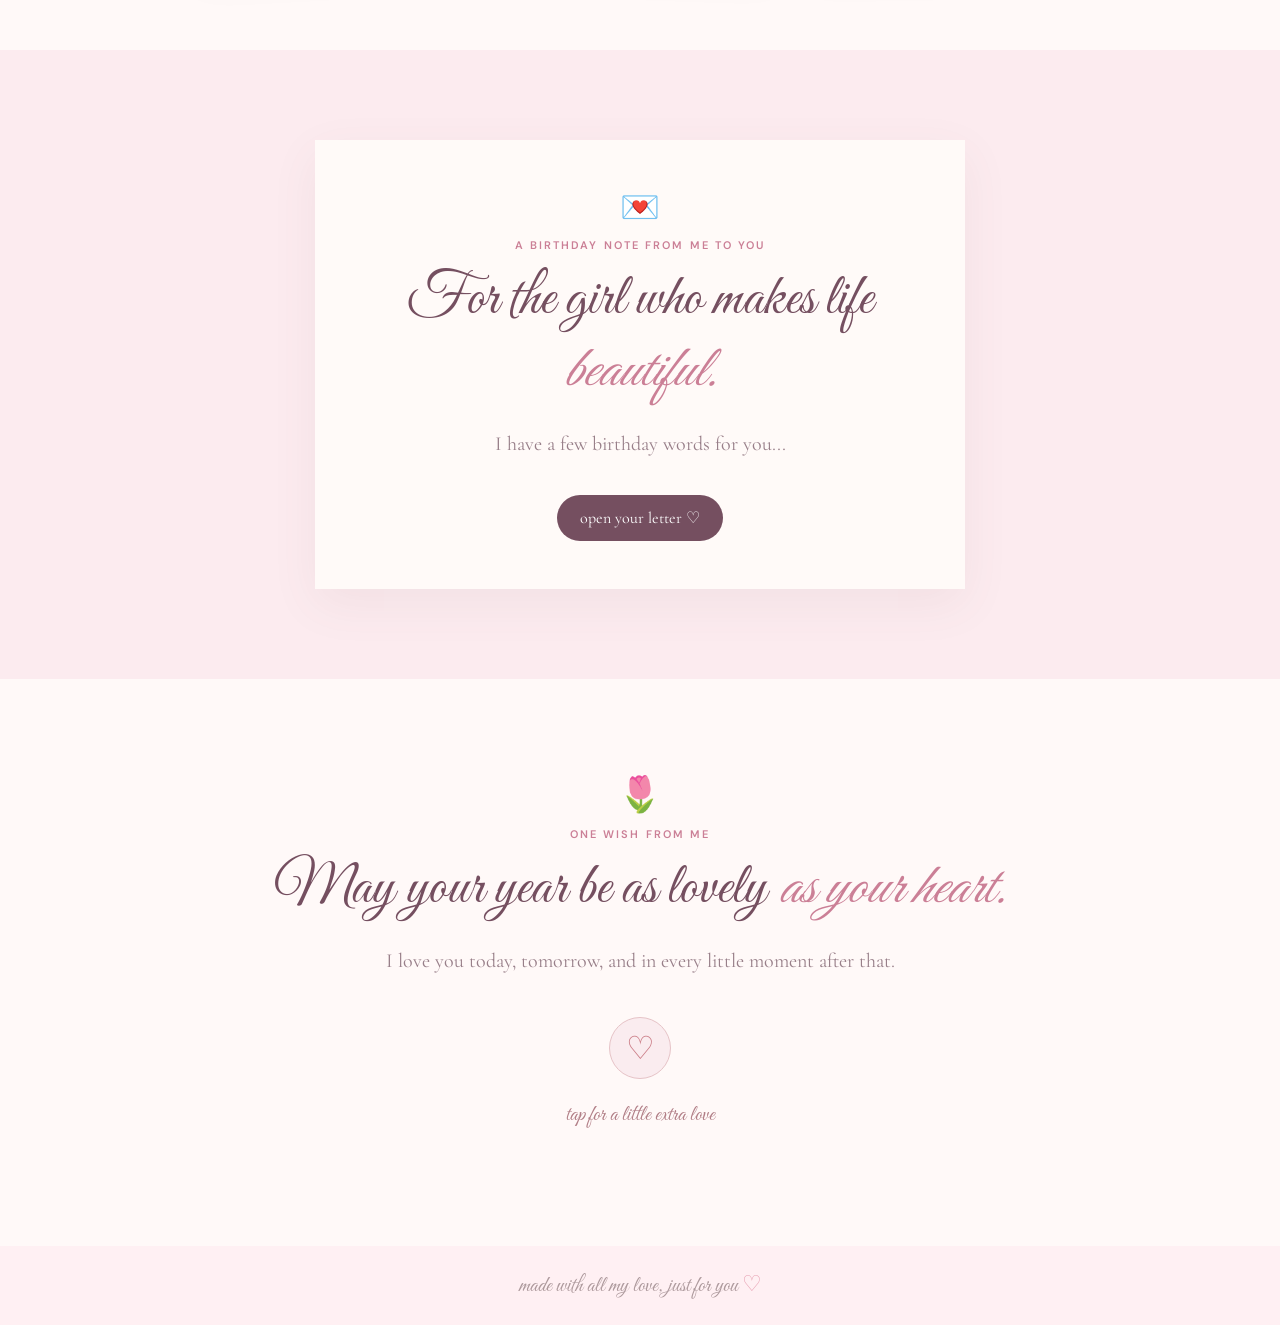
==== commit 13fbfd26: "Update index.html" ====
--- a/index.html
+++ b/index.html
@@ -77,9 +77,9 @@
   <p class="eyebrow">little snapshots of us</p><h2>My favorite memories <em>with you.</em></h2>
   <p class="sub">Every picture holds a little piece of my heart.</p>
   <div class="photos">
-    <button class="photo"><img src="photos/Messenger_creation_5BFA29CC-05BC-4868-A96C-93FF98F4C7AF.jpeg" alt="Our memory one" onerror="this.style.display='none';this.nextElementSibling.style.display='grid'"><span class="placeholder">your favorite<br>memory<small>photo1.jpg</small></span><b>my sunshine ♡</b></button>
-    <button class="photo"><img src="photos/Messenger_creation_DC1D1B0E-7622-4C80-9A41-15BD1516081C.jpeg" alt="Our memory two" onerror="this.style.display='none';this.nextElementSibling.style.display='grid'"><span class="placeholder">a cute little<br>moment<small>photo2.jpg</small></span><b>my sweetheart ♡</b></button>
-    <button class="photo"><img src="photos/Messenger_creation_B42B1642-7395-40F8-9780-0FD721FDDE90.jpeg" alt="Our memory three" onerror="this.style.display='none';this.nextElementSibling.style.display='grid'"><span class="placeholder">more memories<br>to come<small>photo3.jpg</small></span><b>always me and you ♡</b></button>
+    <button class="photo"><img src="Messenger_creation_5BFA29CC-05BC-4868-A96C-93FF98F4C7AF.jpeg" alt="Our memory one" onerror="this.style.display='none';this.nextElementSibling.style.display='grid'"><span class="placeholder">your favorite<br>memory<small>photo1.jpg</small></span><b>my sunshine ♡</b></button>
+    <button class="photo"><img src="Messenger_creation_DC1D1B0E-7622-4C80-9A41-15BD1516081C.jpeg" alt="Our memory two" onerror="this.style.display='none';this.nextElementSibling.style.display='grid'"><span class="placeholder">a cute little<br>moment<small>photo2.jpg</small></span><b>my sweetheart ♡</b></button>
+    <button class="photo"><img src="Messenger_creation_B42B1642-7395-40F8-9780-0FD721FDDE90.jpeg" alt="Our memory three" onerror="this.style.display='none';this.nextElementSibling.style.display='grid'"><span class="placeholder">more memories<br>to come<small>photo3.jpg</small></span><b>always me and you ♡</b></button>
   </div>
   
 </section>
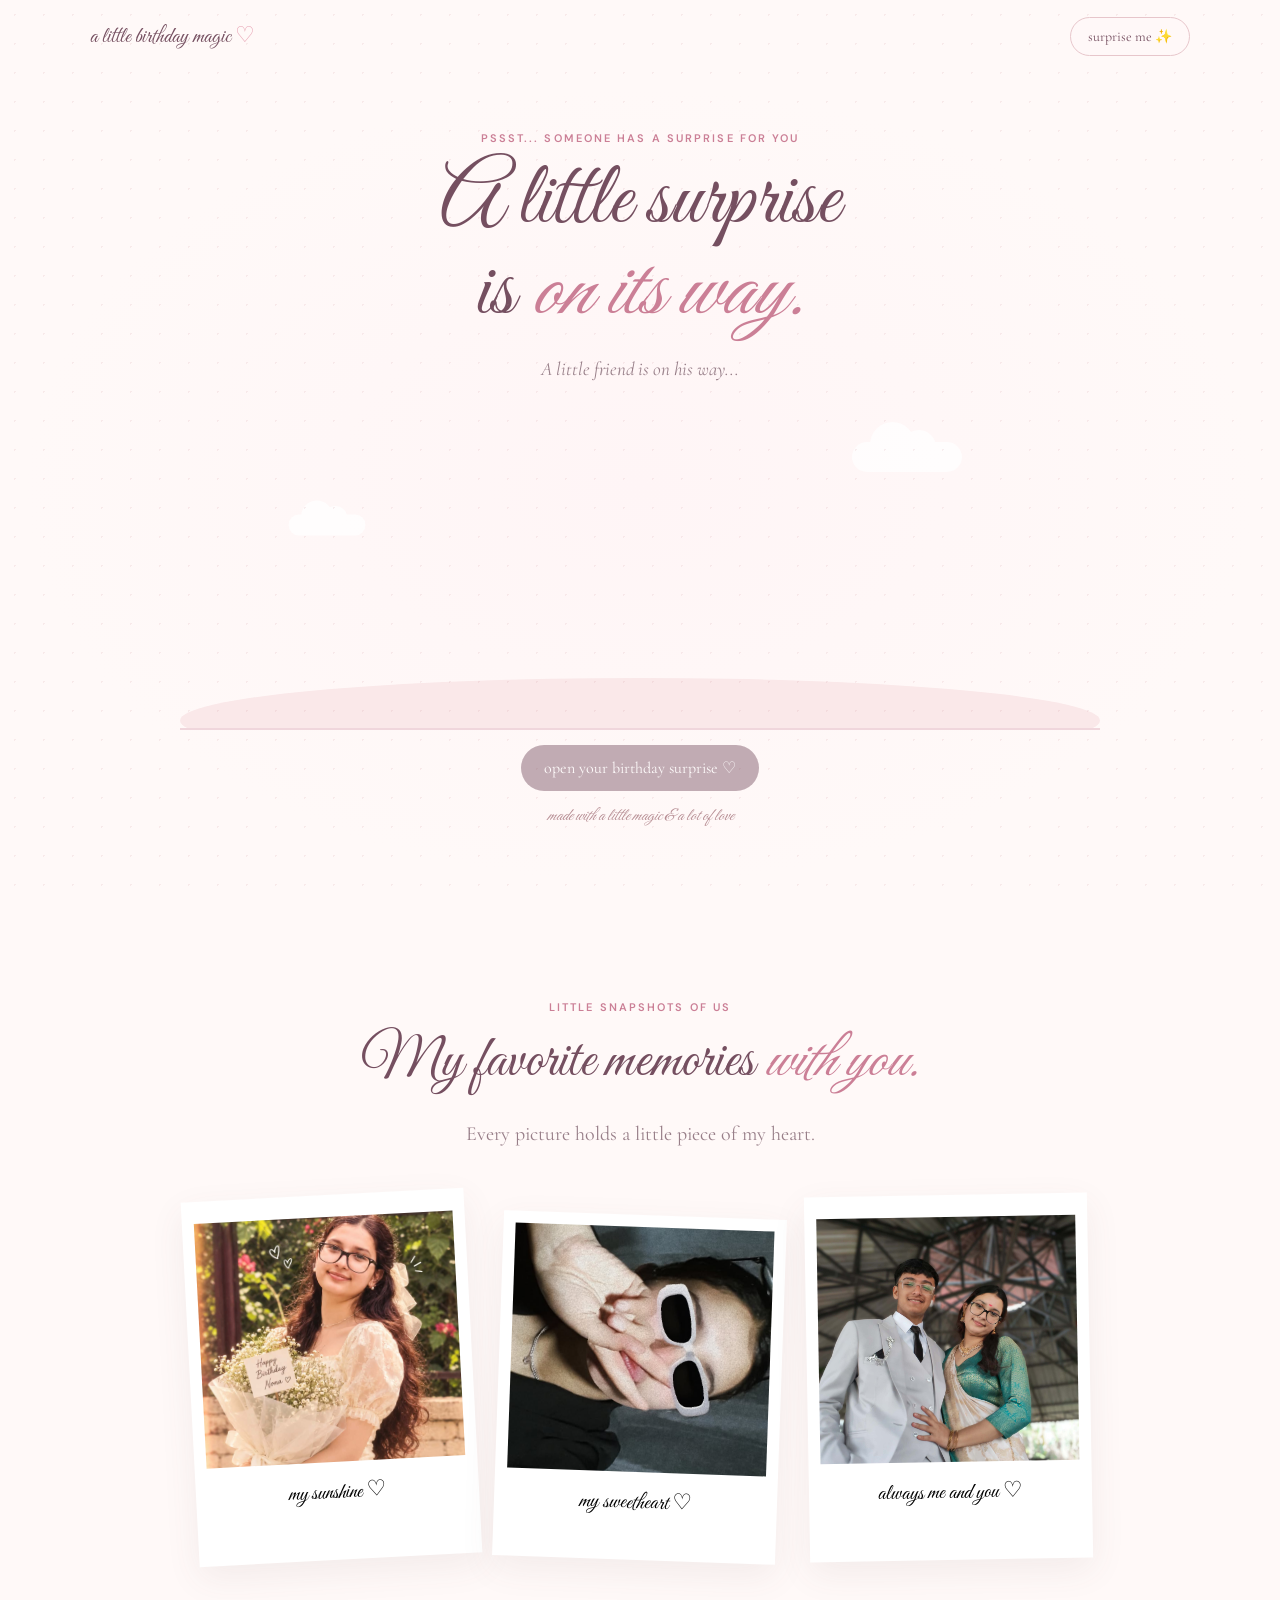
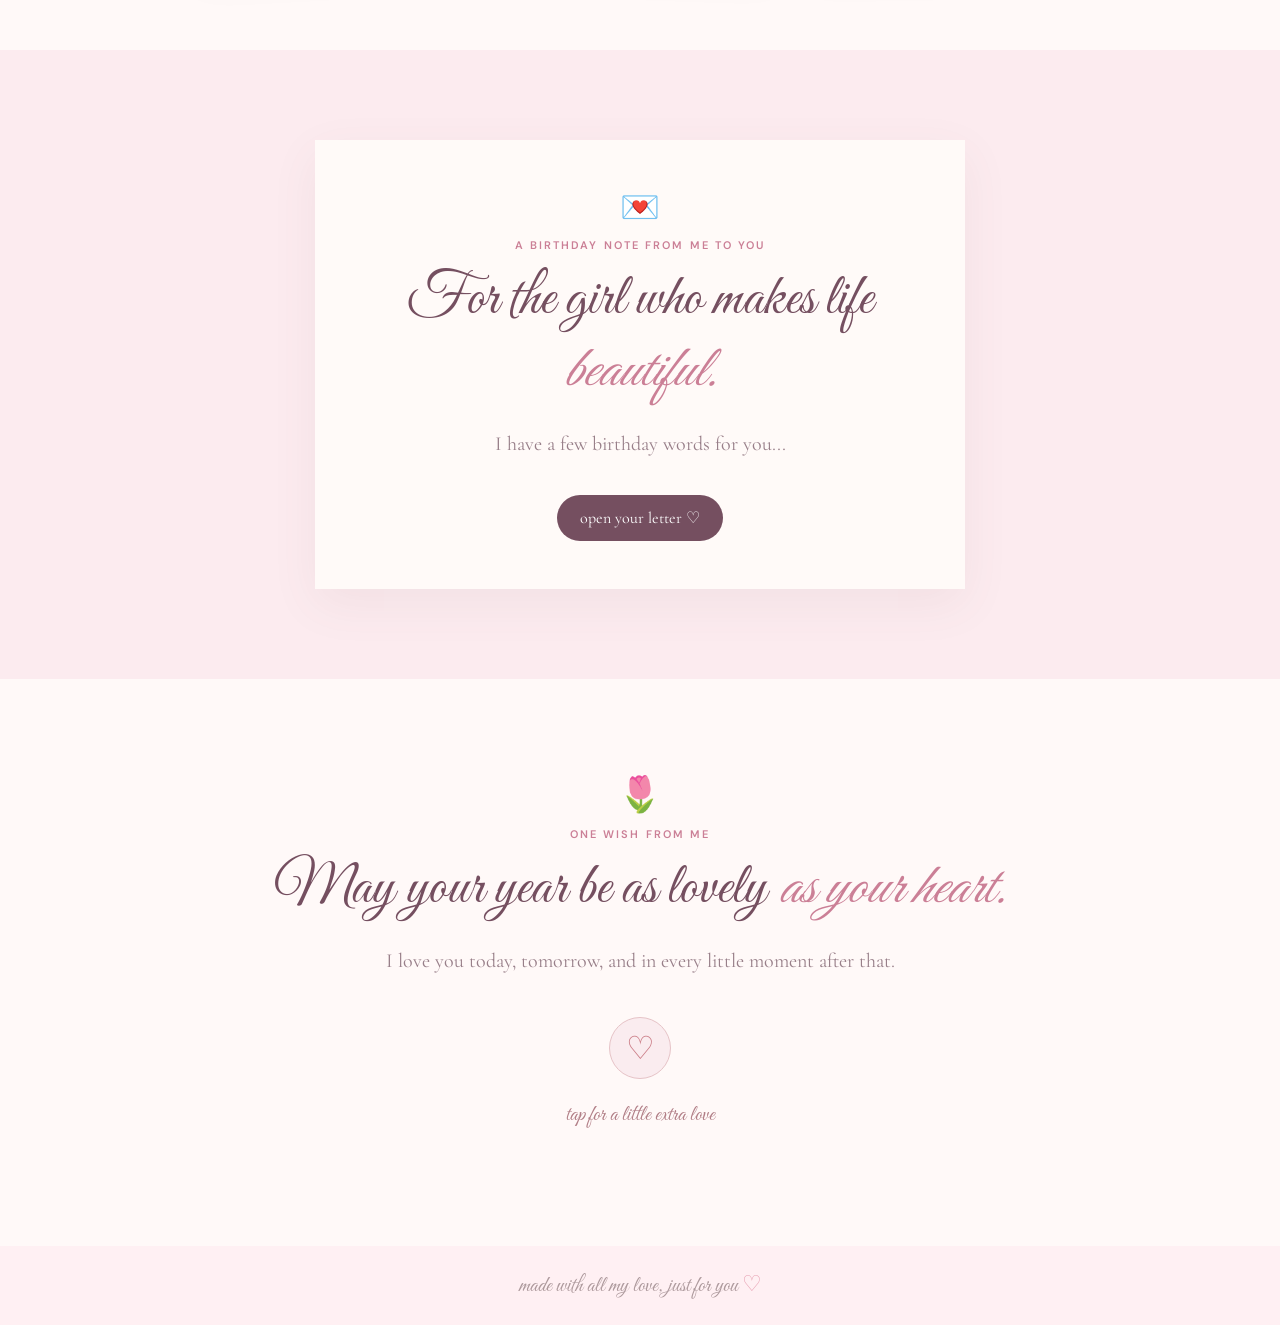
==== commit c7db513c: "Update index.html" ====
--- a/index.html
+++ b/index.html
@@ -77,7 +77,7 @@
   <p class="eyebrow">little snapshots of us</p><h2>My favorite memories <em>with you.</em></h2>
   <p class="sub">Every picture holds a little piece of my heart.</p>
   <div class="photos">
-    <button class="photo"><img src="Messenger_creation_5BFA29CC-05BC-4868-A96C-93FF98F4C7AF.jpeg" alt="Our memory one" onerror="this.style.display='none';this.nextElementSibling.style.display='grid'"><span class="placeholder">your favorite<br>memory<small>photo1.jpg</small></span><b>my sunshine ♡</b></button>
+    <button class="photo"><img src="Messenger_creation_4F5B386E-C505-4E58-86F1-FD76803D69FF.png" alt="Our memory one" onerror="this.style.display='none';this.nextElementSibling.style.display='grid'"><span class="placeholder">your favorite<br>memory<small>photo1.jpg</small></span><b>my sunshine ♡</b></button>
     <button class="photo"><img src="Messenger_creation_DC1D1B0E-7622-4C80-9A41-15BD1516081C.jpeg" alt="Our memory two" onerror="this.style.display='none';this.nextElementSibling.style.display='grid'"><span class="placeholder">a cute little<br>moment<small>photo2.jpg</small></span><b>my sweetheart ♡</b></button>
     <button class="photo"><img src="Messenger_creation_B42B1642-7395-40F8-9780-0FD721FDDE90.jpeg" alt="Our memory three" onerror="this.style.display='none';this.nextElementSibling.style.display='grid'"><span class="placeholder">more memories<br>to come<small>photo3.jpg</small></span><b>always me and you ♡</b></button>
   </div>
